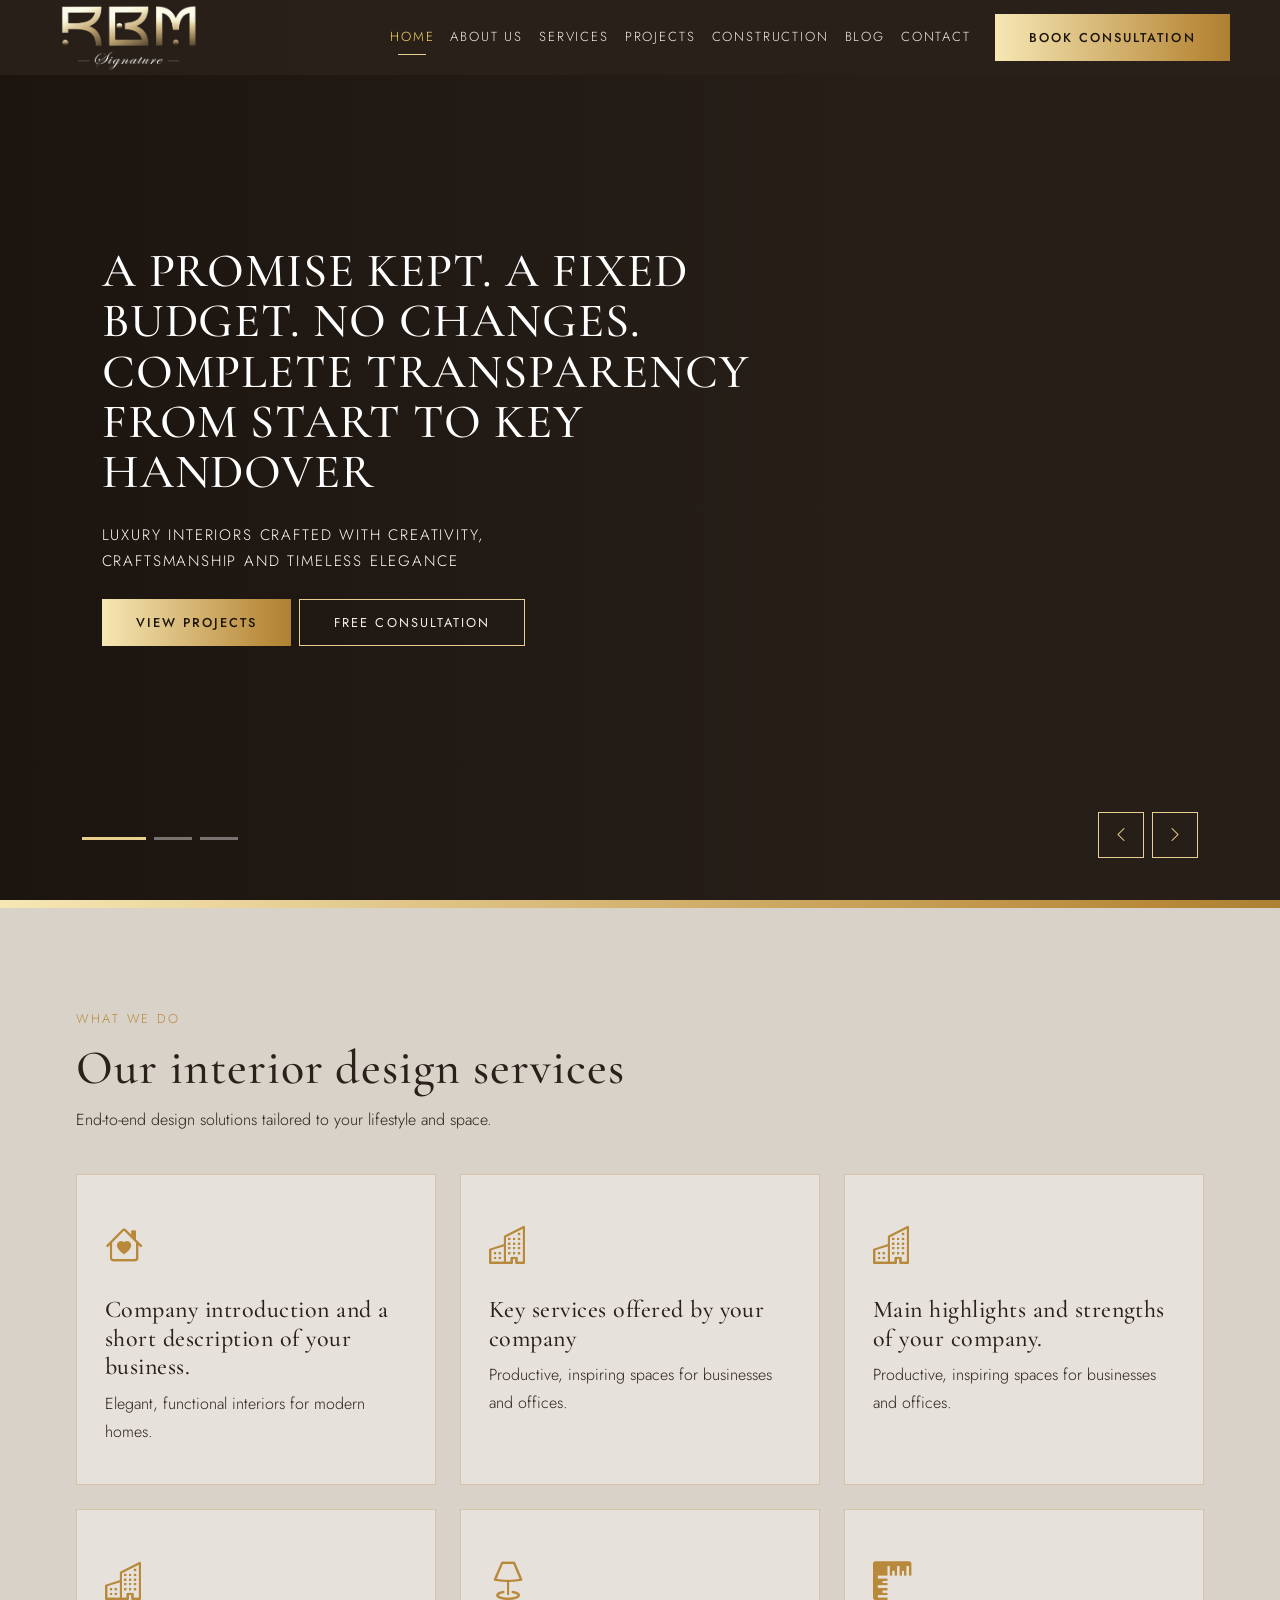
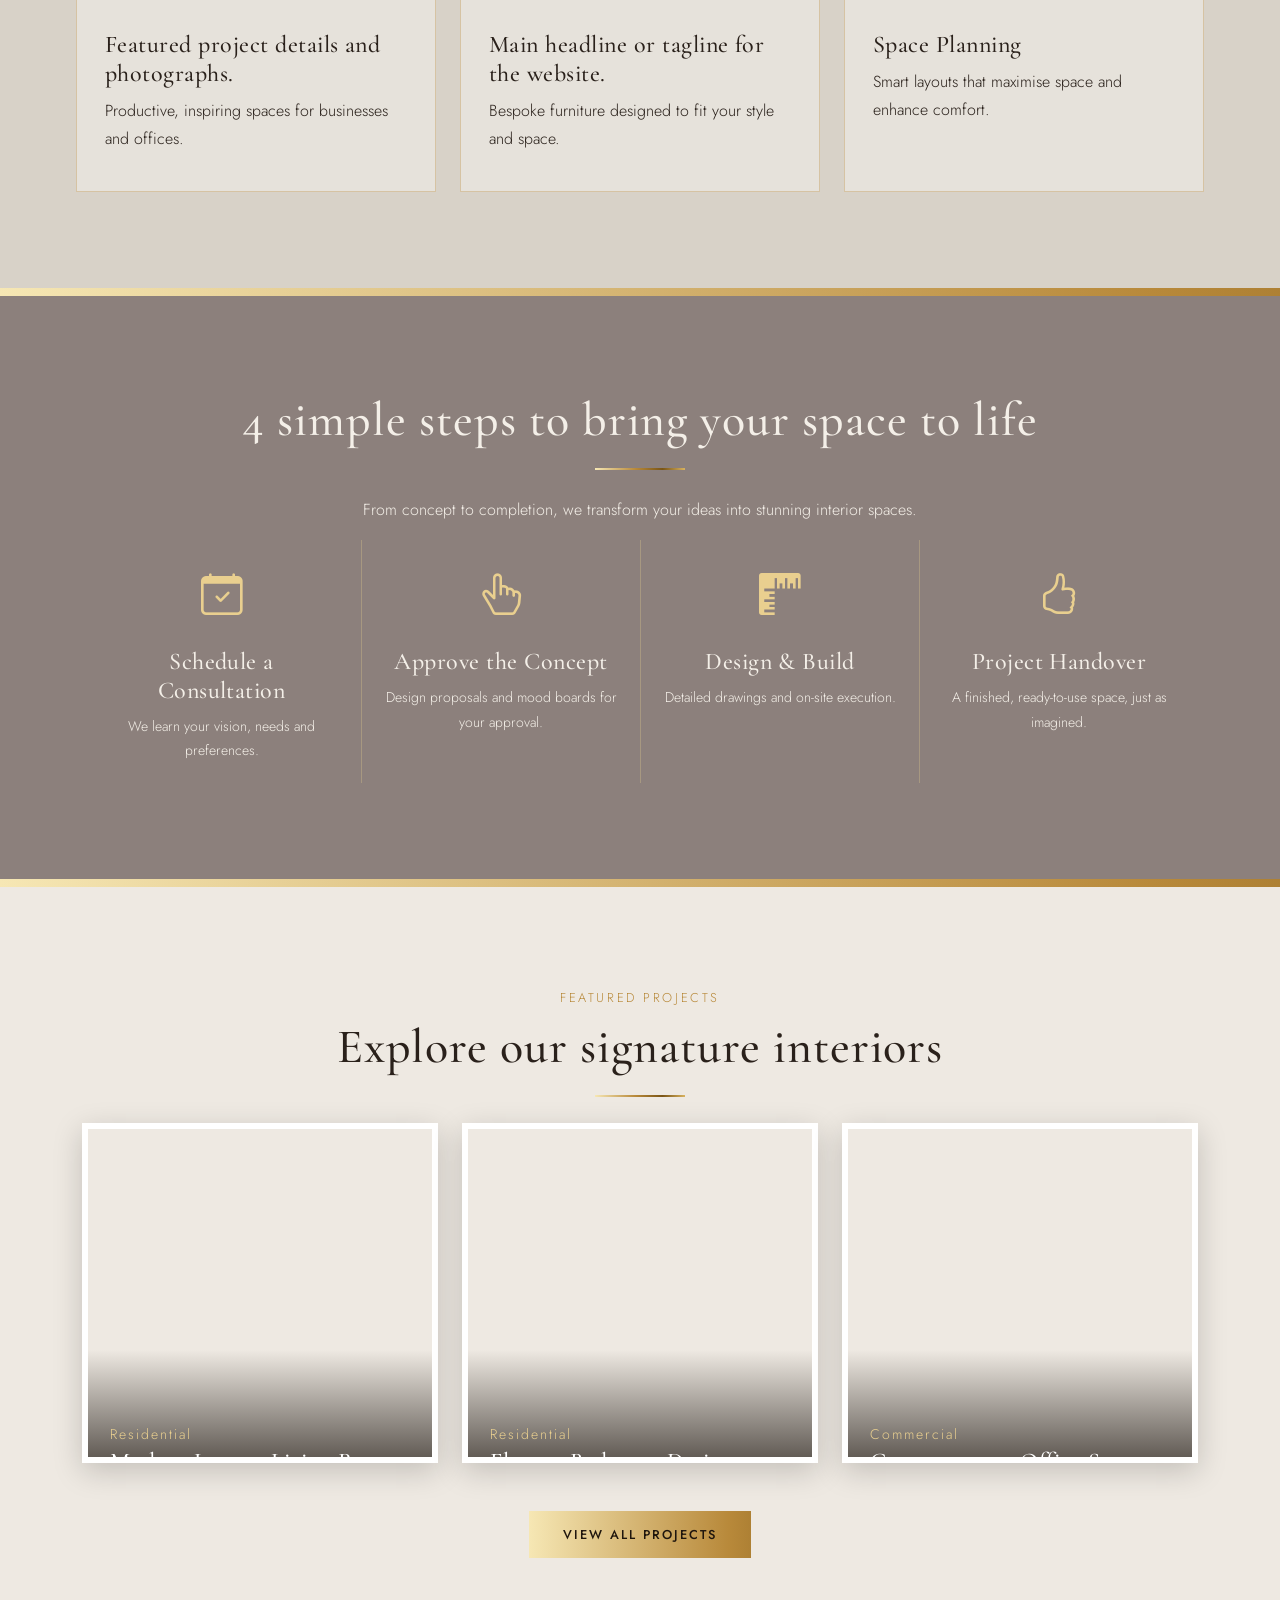
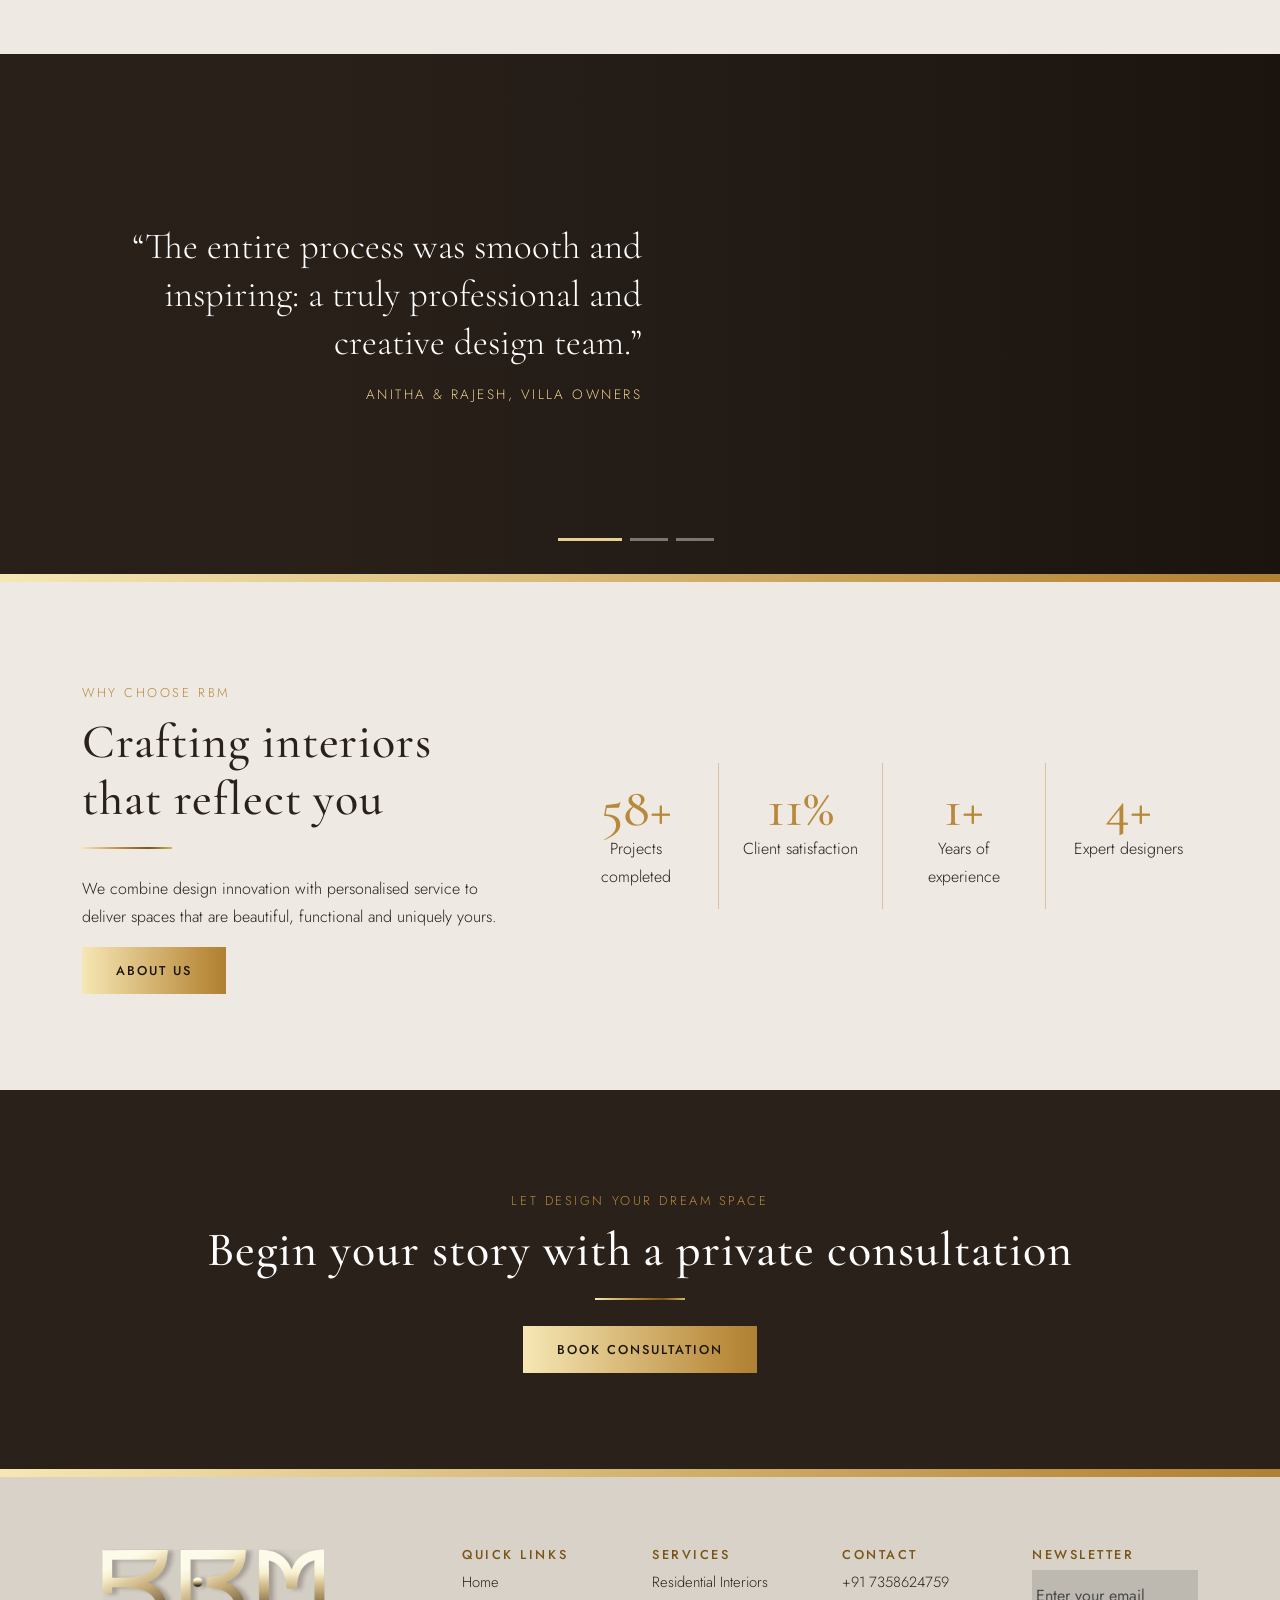
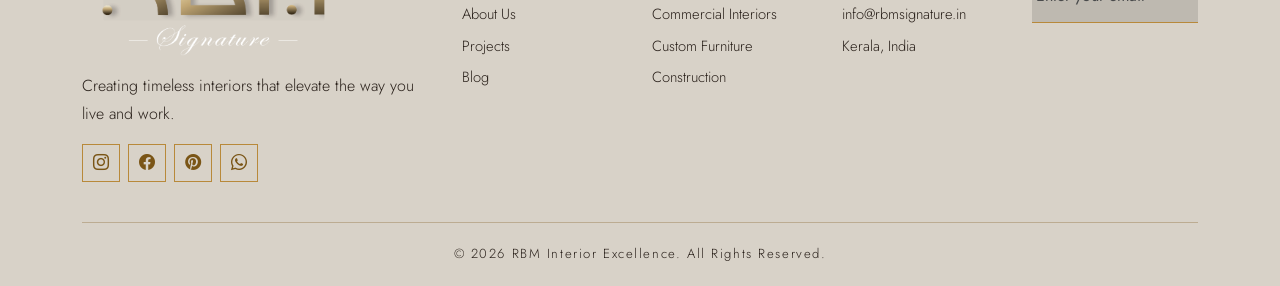
==== rbn_site_2/rbm/index.html @ 05aa3c9e "Add files via upload" ====
<!DOCTYPE html><html lang="en">

<head><meta charset="utf-8"><meta name="viewport" content="width=device-width,initial-scale=1">
<title>Home | RBM Signature Interiors</title>
<link rel="preconnect" href="https://fonts.googleapis.com">
<link href="https://fonts.googleapis.com/css2?family=Cormorant+Garamond:wght@400;500;600&family=Jost:wght@300;400;500&display=swap" rel="stylesheet">
<link href="https://cdn.jsdelivr.net/npm/bootstrap@5.3.3/dist/css/bootstrap.min.css" rel="stylesheet">
<link href="https://cdn.jsdelivr.net/npm/bootstrap-icons@1.11.3/font/bootstrap-icons.min.css" rel="stylesheet">
<link href="css/style.css" rel="stylesheet">
<style>
.form-control, .form-select {
    border-radius: 0;
    border: 0;
    border-bottom: 1px solid var(--gold);
    background: #0000001f;
    padding: 14px 4px;
}
.navbar-nav .nav-link.active, .navbar-nav .nav-link.show {
    color: #f9d568;
}

.navbar{
background-color:rgba(42,33,27,.96);
    padding: 5px 0;
}
.slide h1 {
    font-size: 3rem !important;
}

</style>
</head><body>

<nav class="navbar navbar-expand-lg fixed-top">

<div class="container" style="max-width: 94%;">
<!-- <a class="brand" href="index.html">RBM<small>Signature</small></a> --><a class="brand" href="index.html">
    <img src="css/logo.png" alt="Company Name Logo" width="150">
  </a>
<button class="navbar-toggler" data-bs-toggle="collapse" data-bs-target="#m" aria-label="Menu"><span class="navbar-toggler-icon"></span></button>
<div class="collapse navbar-collapse" id="m"><ul class="navbar-nav ms-auto align-items-lg-center"><li class="nav-item"><a class="nav-link active" href="index.html">Home</a></li><li class="nav-item"><a class="nav-link" href="about.html">About Us</a></li><li class="nav-item"><a class="nav-link" href="services.html">Services</a></li><li class="nav-item"><a class="nav-link" href="projects.html">Projects</a></li><li class="nav-item"><a class="nav-link" href="construction.html">Construction</a></li><li class="nav-item"><a class="nav-link" href="blog.html">Blog</a></li><li class="nav-item"><a class="nav-link" href="contact.html">Contact</a></li>
<li class="nav-item ms-lg-3 mt-3 mt-lg-0"><a class="btn btn-gold" href="contact.html">Book Consultation</a></li></ul></div></div></nav><section class="hero" data-slider="6500"><div class="slide" data-item style="background-image:url(https://images.unsplash.com/photo-1618221195710-dd6b41faaea6?auto=format&fit=crop&w=1800&q=70)">


<div class="container" style="max-width: 86%;"><div class="row">
<div class="col-lg-8">
<!-- <span class="eyebrow reveal-line d-block mb-3 text-white-50">RBM Signature Interiors</span> -->
<h1 class="reveal-line">A PROMISE KEPT.
A FIXED BUDGET. NO CHANGES.
COMPLETE TRANSPARENCY FROM START TO KEY HANDOVER
</h1>
<p class="lead mt-4 reveal-line">Luxury interiors crafted with creativity, craftsmanship and timeless elegance</p>
<div class="reveal-line mt-4"><a class="btn btn-gold me-2 mb-2" href="projects.html">View Projects</a><a class="btn btn-line mb-2" href="contact.html">Free Consultation</a></div></div></div></div></div><div class="slide" data-item style="background-image:url(https://images.unsplash.com/photo-1600210492486-724fe5c67fb0?auto=format&fit=crop&w=1800&q=70)"><div class="container"><div class="row"><div class="col-lg-8">
<span class="eyebrow reveal-line d-block mb-3 text-white-50">RBM Signature Interiors</span><h1 class="reveal-line">Where comfort meets royal elegance</h1><p class="lead mt-4 reveal-line">Bespoke bedrooms, lounges and dining spaces</p>
<div class="reveal-line mt-4"><a class="btn btn-gold me-2 mb-2" href="projects.html">View Projects</a><a class="btn btn-line mb-2" href="contact.html">Free Consultation</a></div></div></div></div></div><div class="slide" data-item style="background-image:url(https://images.unsplash.com/photo-1497366216548-37526070297c?auto=format&fit=crop&w=1800&q=70)"><div class="container"><div class="row"><div class="col-lg-8">
<span class="eyebrow reveal-line d-block mb-3 text-white-50">RBM Signature Interiors</span><h1 class="reveal-line">Workplaces with presence</h1><p class="lead mt-4 reveal-line">Commercial interiors that lift brands and teams</p>
<div class="reveal-line mt-4"><a class="btn btn-gold me-2 mb-2" href="projects.html">View Projects</a><a class="btn btn-line mb-2" href="contact.html">Free Consultation</a></div></div></div></div></div><div class="hero-ctrl"><div class="container d-flex justify-content-between align-items-center"><div class="dots"></div><div><button class="arrow prev" aria-label="Previous"><i class="bi bi-chevron-left"></i></button><button class="arrow next" aria-label="Next"><i class="bi bi-chevron-right"></i></button></div></div></div></section><div class="gold-line"></div>

<section class="sec sec-taupe">
<div class="container" style="max-width: 90%;">
<div class="row align-items-center g-4">
<div class="col-lg-12 rv"><span class="eyebrow">What we do</span><h2 class="mt-2">Our interior design services</h2><p>End-to-end design solutions tailored to your lifestyle and space.</p></div>

<div class="col-lg-12"><div class="row g-4">
<div class="col-sm-6 col-lg-4 rv">
<div class="svc"><i class="bi bi-house-heart"></i><h4 class="mt-3">Company introduction and a short description of your business.</h4><p class="mb-0">Elegant, functional interiors for modern homes.</p></div></div>
<div class="col-sm-6 col-lg-4 rv"><div class="svc"><i class="bi bi-buildings"></i><h4 class="mt-3">	Key services offered by your company</h4><p class="mb-0">Productive, inspiring spaces for businesses and offices.</p></div></div>
<div class="col-sm-6 col-lg-4 rv"><div class="svc"><i class="bi bi-buildings"></i><h4 class="mt-3">	Main highlights and strengths of your company.</h4><p class="mb-0">Productive, inspiring spaces for businesses and offices.</p></div></div>
<div class="col-sm-6 col-lg-4 rv"><div class="svc"><i class="bi bi-buildings"></i><h4 class="mt-3">	Featured project details and photographs.</h4><p class="mb-0">Productive, inspiring spaces for businesses and offices.</p></div></div>
<div class="col-sm-6 col-lg-4 rv"><div class="svc"><i class="bi bi-lamp"></i><h4 class="mt-3">	Main headline or tagline for the website.</h4><p class="mb-0">Bespoke furniture designed to fit your style and space.</p></div></div>
<div class="col-sm-6 col-lg-4 rv"><div class="svc"><i class="bi bi-rulers"></i><h4 class="mt-3">Space Planning</h4><p class="mb-0">Smart layouts that maximise space and enhance comfort.</p></div></div></div></div>
</div></div></section>

<div class="gold-line"></div>
<section class="sec sec-dark"><div class="container"><div class="text-center rv"><h2>4 simple steps to bring your space to life</h2><div class="divider"></div><p>From concept to completion, we transform your ideas into stunning interior spaces.</p></div><div class="row g-0"><div class="col-md-3 step rv"><i class="bi bi-calendar-check"></i><h5 class="serif fs-4 mt-3">Schedule a Consultation</h5><p class="small mb-0">We learn your vision, needs and preferences.</p></div><div class="col-md-3 step rv"><i class="bi bi-hand-index-thumb"></i><h5 class="serif fs-4 mt-3">Approve the Concept</h5><p class="small mb-0">Design proposals and mood boards for your approval.</p></div><div class="col-md-3 step rv"><i class="bi bi-rulers"></i><h5 class="serif fs-4 mt-3">Design &amp; Build</h5><p class="small mb-0">Detailed drawings and on-site execution.</p></div><div class="col-md-3 step rv"><i class="bi bi-hand-thumbs-up"></i><h5 class="serif fs-4 mt-3">Project Handover</h5><p class="small mb-0">A finished, ready-to-use space, just as imagined.</p></div></div></div></section><div class="gold-line"></div>
<section class="sec"><div class="container"><div class="text-center rv"><span class="eyebrow">Featured projects</span><h2 class="mt-2">Explore our signature interiors</h2><div class="divider"></div></div><div class="row g-4"><div class="col-md-6 col-lg-4 pitem rv" data-c="res"><a href="contact.html" class="proj" style="background-image:url(https://images.unsplash.com/photo-1618221195710-dd6b41faaea6?auto=format&fit=crop&w=900&q=70)"><div class="cap"><small>Residential</small><h4 class="mb-0">Modern Luxury Living Room</h4></div></a></div><div class="col-md-6 col-lg-4 pitem rv" data-c="res"><a href="contact.html" class="proj" style="background-image:url(https://images.unsplash.com/photo-1600210492486-724fe5c67fb0?auto=format&fit=crop&w=900&q=70)"><div class="cap"><small>Residential</small><h4 class="mb-0">Elegant Bedroom Design</h4></div></a></div><div class="col-md-6 col-lg-4 pitem rv" data-c="com"><a href="contact.html" class="proj" style="background-image:url(https://images.unsplash.com/photo-1497366216548-37526070297c?auto=format&fit=crop&w=900&q=70)"><div class="cap"><small>Commercial</small><h4 class="mb-0">Contemporary Office Space</h4></div></a></div></div><div class="text-center mt-5"><a class="btn btn-gold" href="projects.html">View all projects</a></div></div></section>
<section class="testi" data-slider="7000"><div class="t" data-item style="background-image:url(https://images.unsplash.com/photo-1618221195710-dd6b41faaea6?auto=format&fit=crop&w=1800&q=70)"><div class="container"><blockquote>&ldquo;The entire process was smooth and inspiring: a truly professional and creative design team.&rdquo;<cite>ANITHA &amp; RAJESH, VILLA OWNERS</cite></blockquote></div></div><div class="t" data-item style="background-image:url(https://images.unsplash.com/photo-1556909114-f6e7ad7d3136?auto=format&fit=crop&w=1800&q=70)"><div class="container"><blockquote>&ldquo;They turned our kitchen into the heart of the home. Every detail felt considered.&rdquo;<cite>MEERA KRISHNAN, HOMEOWNER</cite></blockquote></div></div><div class="t" data-item style="background-image:url(https://images.unsplash.com/photo-1497366216548-37526070297c?auto=format&fit=crop&w=1800&q=70)"><div class="container"><blockquote>&ldquo;Delivered on time, on budget and far beyond our brief.&rdquo;<cite>SURESH NAIR, MANAGING DIRECTOR</cite></blockquote></div></div><div class="container position-absolute bottom-0 start-50 translate-middle-x pb-4" style="z-index:5"><div class="dots text-center"></div></div></section><div class="gold-line"></div>
<section class="sec"><div class="container"><div class="row g-5 align-items-center"><div class="col-lg-5 rv"><span class="eyebrow">Why choose RBM</span><h2 class="mt-2">Crafting interiors that reflect you</h2><div class="divider"></div><p>We combine design innovation with personalised service to deliver spaces that are beautiful, functional and uniquely yours.</p><a class="btn btn-gold" href="about.html">About us</a></div><div class="col-lg-7"><div class="row text-center"><div class="col-6 col-md-3 stat rv"><b><span class="count" data-to="500">0</span>+</b>Projects completed</div><div class="col-6 col-md-3 stat rv"><b><span class="count" data-to="98">0</span>%</b>Client satisfaction</div><div class="col-6 col-md-3 stat rv"><b><span class="count" data-to="15">0</span>+</b>Years of experience</div><div class="col-6 col-md-3 stat rv"><b><span class="count" data-to="40">0</span>+</b>Expert designers</div></div></div></div></div></section><section class="sec-ink sec text-center"><div class="container rv"><span class="eyebrow">Let design your dream space</span><h2 class="mt-2 text-white">Begin your story with a private consultation</h2><div class="divider"></div><a class="btn btn-gold" href="contact.html">Book Consultation</a></div></section><div class="gold-line"></div>
<footer>
<div class="container"><div class="row g-4">
<div class="col-lg-4"><!-- <a class="brand" href="index.html" style="font-size:2.4rem">RBM<small>Signature</small></a> --><a class="brand" href="index.html">
    <img src="css/logo.png" alt="Company Name Logo" width="250">
  </a>
<p class="mt-3">Creating timeless interiors that elevate the way you live and work.</p>
<div class="social"><a href="#"><i class="bi bi-instagram"></i></a><a href="#"><i class="bi bi-facebook"></i></a><a href="#"><i class="bi bi-pinterest"></i></a><a href="#"><i class="bi bi-whatsapp"></i></a></div></div>
<div class="col-6 col-lg-2"><h6>Quick Links</h6><ul><li><a href="index.html">Home</a></li><li><a href="about.html">About Us</a></li><li><a href="projects.html">Projects</a></li><li><a href="blog.html">Blog</a></li></ul></div>
<div class="col-6 col-lg-2"><h6>Services</h6><ul><li><a href="services.html">Residential Interiors</a></li><li><a href="services.html">Commercial Interiors</a></li><li><a href="services.html">Custom Furniture</a></li><li><a href="construction.html">Construction</a></li></ul></div>
<div class="col-md-6 col-lg-2"><h6>Contact</h6><ul><li>+91 7358624759</li><li>info@rbmsignature.in</li><li>Kerala, India</li></ul></div>
<div class="col-md-6 col-lg-2"><h6>Newsletter</h6><form id="newsForm"><input class="form-control" type="email" placeholder="Enter your email" required></form></div>
</div><div class="copy text-center">&copy; 2026 RBM Interior Excellence. All Rights Reserved.</div></div></footer>
<button id="toTop" aria-label="Back to top"><i class="bi bi-chevron-up"></i></button>
<script src="https://code.jquery.com/jquery-3.7.1.min.js"></script>
<script src="https://cdn.jsdelivr.net/npm/bootstrap@5.3.3/dist/js/bootstrap.bundle.min.js"></script>
<script src="js/main.js"></script></body></html>
---- rbn_site_2/rbm/css/style.css ----
:root{--gold:#b8893a;--gold-l:#e9cf8f;--gold-d:#7a5516;--ink:#2a211b;--taupe:#d8d2c8;--mauve:#8c807c;--cream:#eee9e2;--goldline:linear-gradient(90deg,#f6e7b4,#b8893a 45%,#7a5516 75%,#d8b25f)}
html{scroll-behavior:smooth}
body{font-family:'Jost',sans-serif;color:var(--ink);background:var(--cream);font-weight:300;line-height:1.75}
h1,h2,h3,h4,.serif{font-family:'Cormorant Garamond',serif;font-weight:500;letter-spacing:.02em}
h2{font-size:clamp(2rem,4vw,3rem)}
a{color:inherit;text-decoration:none;transition:.3s}
img{max-width:100%}
.gold-line{height:8px;background:var(--goldline);background-size:200% 100%;animation:shine 6s linear infinite}
@keyframes shine{to{background-position:-200% 0}}
.text-gold{color:var(--gold)!important}
.eyebrow{color:var(--gold);letter-spacing:.2em;font-size:.8rem;text-transform:uppercase}
.sec{padding:96px 0}
.sec-dark{background:var(--mauve);color:#f4efe8}
.sec-taupe{background:var(--taupe)}
.sec-ink{background:var(--ink);color:#e9e2d6}
.divider{width:90px;height:2px;background:var(--goldline);margin:18px 0 26px}
.text-center .divider{margin-left:auto;margin-right:auto}
/* nav */
.navbar{padding:22px 0;transition:.4s;z-index:50}
.navbar.scrolled{background:rgba(42,33,27,.96);padding:10px 0;box-shadow:0 6px 24px rgba(0,0,0,.25)}
.navbar::after{content:"";position:absolute;left:0;right:0;bottom:0;height:2px;background:var(--goldline);opacity:0;transition:.4s}
.navbar.scrolled::after{opacity:1}
.brand{font-family:'Cormorant Garamond',serif;font-size:2rem;letter-spacing:.18em;background:linear-gradient(120deg,#f6e7b4,#b8893a,#f6e7b4);-webkit-background-clip:text;background-clip:text;color:transparent;line-height:1}
.brand small{display:block;font-size:.7rem;letter-spacing:.4em;font-style:italic;-webkit-text-fill-color:#d8b25f}
.navbar .nav-link{color:#f4efe8;letter-spacing:.14em;font-size:.82rem;text-transform:uppercase;position:relative;padding:.5rem 1rem}
.navbar .nav-link::after{content:"";position:absolute;left:1rem;right:1rem;bottom:2px;height:1px;background:var(--gold-l);transform:scaleX(0);transition:.35s}
.navbar .nav-link:hover::after,.navbar .nav-link.active::after{transform:scaleX(1)}
.navbar-toggler{border-color:var(--gold)}
.navbar-toggler-icon{filter:invert(1)}
@media(max-width:991px){.navbar-collapse{background:rgba(42,33,27,.97);padding:14px 20px;margin-top:12px;border-top:2px solid var(--gold)}}
/* buttons */
.btn-gold{background:var(--goldline);background-size:200% 100%;color:#1e150d;border:0;border-radius:0;padding:14px 34px;letter-spacing:.16em;font-size:.8rem;text-transform:uppercase;font-weight:500;transition:.5s}
.btn-gold:hover{background-position:100% 0;color:#000;transform:translateY(-3px);box-shadow:0 10px 24px rgba(184,137,58,.4)}
.btn-line{border:1px solid var(--gold-l);color:#f4efe8;border-radius:0;padding:13px 34px;letter-spacing:.16em;font-size:.8rem;text-transform:uppercase}
.btn-line:hover{background:var(--gold);color:#fff}
/* hero slider */
.hero{position:relative;height:100vh;min-height:620px;overflow:hidden;background:#2a211b}
.slide{position:absolute;inset:0;background-size:cover;background-position:center;opacity:0;transition:opacity 1.4s ease;display:flex;align-items:center}
.slide.on{opacity:1}
.slide.on{animation:zoom 9s ease-out forwards}
@keyframes zoom{from{background-size:112%}to{background-size:100%}}
.slide::before{content:"";position:absolute;inset:0;background:linear-gradient(90deg,rgba(25,18,12,.82),rgba(25,18,12,.2) 70%)}
.slide .container{position:relative;color:#fff}
.slide h1{font-size:clamp(2.6rem,6.5vw,5.4rem);line-height:1.05;text-transform:uppercase}
.slide p.lead{max-width:520px;letter-spacing:.12em;text-transform:uppercase;font-size:.95rem}
.slide .reveal-line{opacity:0;transform:translateY(34px)}
.slide.on .reveal-line{animation:up .9s forwards}
.slide.on .reveal-line:nth-child(2){animation-delay:.25s}.slide.on .reveal-line:nth-child(3){animation-delay:.5s}.slide.on .reveal-line:nth-child(4){animation-delay:.75s}
@keyframes up{to{opacity:1;transform:none}}
.hero-ctrl{position:absolute;z-index:5;bottom:42px;left:0;right:0}
.dots span{display:inline-block;width:38px;height:3px;background:rgba(255,255,255,.4);margin-right:8px;cursor:pointer;transition:.4s}
.dots span.on{background:var(--gold-l);width:64px}
.arrow{width:46px;height:46px;border:1px solid var(--gold-l);background:transparent;color:var(--gold-l);margin-left:8px;transition:.3s}
.arrow:hover{background:var(--gold);color:#fff}
/* page header */
.page-head{position:relative;padding:190px 0 100px;background-size:cover;background-position:center;color:#fff;text-align:center}
.page-head::before{content:"";position:absolute;inset:0;background:rgba(30,22,16,.7)}
.page-head .container{position:relative}
.page-head h1{font-size:clamp(2.4rem,6vw,4.4rem)}
.crumb{letter-spacing:.2em;font-size:.8rem;text-transform:uppercase;color:var(--gold-l)}
/* cards */
.svc{padding:38px 28px;border:1px solid rgba(184,137,58,.35);height:100%;background:rgba(255,255,255,.35);transition:.5s;position:relative;overflow:hidden}
.svc::before{content:"";position:absolute;left:0;top:0;height:3px;width:0;background:var(--goldline);transition:.6s}
.svc:hover::before{width:100%}
.svc:hover{transform:translateY(-8px);background:#fff;box-shadow:0 18px 40px rgba(42,33,27,.15)}
.svc i{font-size:2.4rem;color:var(--gold)}
.step{text-align:center;padding:20px}
.step i{font-size:2.6rem;color:var(--gold-l);transition:.4s}
.step:hover i{transform:scale(1.2) rotate(-6deg)}
.step+.step{border-left:1px solid rgba(233,207,143,.3)}
@media(max-width:767px){.step+.step{border-left:0;border-top:1px solid rgba(233,207,143,.3)}}
.proj{position:relative;overflow:hidden;display:block;height:340px;background-size:cover;background-position:center;border:6px solid #fff;box-shadow:0 8px 28px rgba(0,0,0,.18)}
.proj .cap{position:absolute;inset:auto 0 0 0;padding:70px 22px 20px;background:linear-gradient(transparent,rgba(25,18,12,.9));color:#fff;transform:translateY(40px);transition:.5s}
.proj:hover .cap{transform:none}
.proj:hover{background-size:112%}
.proj{transition:background-size .8s}
.cap small{color:var(--gold-l);letter-spacing:.14em}
.filters button{background:none;border:0;letter-spacing:.14em;text-transform:uppercase;font-size:.8rem;padding:6px 16px;color:var(--ink);border-bottom:1px solid transparent}
.filters button.on,.filters button:hover{color:var(--gold);border-color:var(--gold)}
/* testimonial */
.testi{position:relative;height:520px;overflow:hidden;background:#2a211b}
.testi .t{position:absolute;inset:0;background-size:cover;background-position:center;opacity:0;transition:opacity 1.2s;display:flex;align-items:center;justify-content:flex-end;text-align:right}
.testi .t.on{opacity:1}
.testi .t::before{content:"";position:absolute;inset:0;background:linear-gradient(270deg,rgba(25,18,12,.85),rgba(25,18,12,.1) 75%)}
.testi blockquote{position:relative;color:#fff;max-width:560px;font-family:'Cormorant Garamond',serif;font-size:clamp(1.5rem,3vw,2.3rem);line-height:1.3;margin:0}
.testi cite{display:block;font:300 .85rem 'Jost';letter-spacing:.18em;color:var(--gold-l);margin-top:18px}
@media(max-width:767px){.testi .t{justify-content:center;text-align:center}}
/* stats */
.stat b{font-family:'Cormorant Garamond',serif;font-size:3.4rem;font-weight:500;color:var(--gold);display:block;line-height:1}
.stat{padding:18px;border-right:1px solid rgba(184,137,58,.4)}
.stat:last-child{border:0}
/* frames */
.frame{position:relative}
.frame::after{content:"";position:absolute;inset:-14px 14px 14px -14px;border:2px solid var(--gold);z-index:-1}
.frame img{width:100%}
.cta-box{border:1px solid var(--gold);padding:40px;background:rgba(255,255,255,.4)}
/* blog */
.post{background:#fff;height:100%;transition:.5s}
.post:hover{transform:translateY(-8px);box-shadow:0 18px 40px rgba(42,33,27,.15)}
.post .im{height:230px;background-size:cover;background-position:center;overflow:hidden}
.post .body{padding:26px}
.post .meta{color:var(--gold);font-size:.78rem;letter-spacing:.14em}
.post h4{font-size:1.55rem}
/* form */
.form-control,.form-select{border-radius:0;border:0;border-bottom:1px solid var(--gold);background:transparent;padding:14px 4px}
.form-control:focus,.form-select:focus{box-shadow:none;border-color:var(--gold-d);background:rgba(255,255,255,.5)}
.info i{font-size:1.6rem;color:var(--gold);margin-right:16px}
/* timeline */
.tl{position:relative;padding-left:34px;border-left:2px solid var(--gold)}
.tl .it{position:relative;padding-bottom:30px}
.tl .it::before{content:"";position:absolute;left:-43px;top:6px;width:16px;height:16px;background:var(--cream);border:2px solid var(--gold);border-radius:50%}
/* footer */
footer{background:var(--taupe);padding:70px 0 0}
footer h6{color:var(--gold-d);letter-spacing:.2em;text-transform:uppercase;font-size:.8rem}
footer ul{list-style:none;padding:0}
footer li{margin-bottom:6px;font-size:.92rem}
footer li a:hover{color:var(--gold);padding-left:6px}
.social a{display:inline-flex;width:38px;height:38px;border:1px solid var(--gold);align-items:center;justify-content:center;margin-right:8px;color:var(--gold-d)}
.social a:hover{background:var(--gold);color:#fff;transform:translateY(-4px)}
.copy{border-top:1px solid rgba(122,85,22,.3);margin-top:40px;padding:20px 0;font-size:.82rem;letter-spacing:.12em}
#toTop{position:fixed;right:22px;bottom:22px;width:46px;height:46px;background:var(--goldline);border:0;opacity:0;visibility:hidden;transition:.4s;z-index:60}
#toTop.show{opacity:1;visibility:visible}
/* scroll reveal (one gentle effect) */
.rv{opacity:0;transform:translateY(30px);transition:opacity .9s,transform .9s}
.rv.in{opacity:1;transform:none}
@media(prefers-reduced-motion:reduce){*{animation:none!important;transition:none!important}.rv{opacity:1;transform:none}}
:focus-visible{outline:2px solid var(--gold);outline-offset:3px}
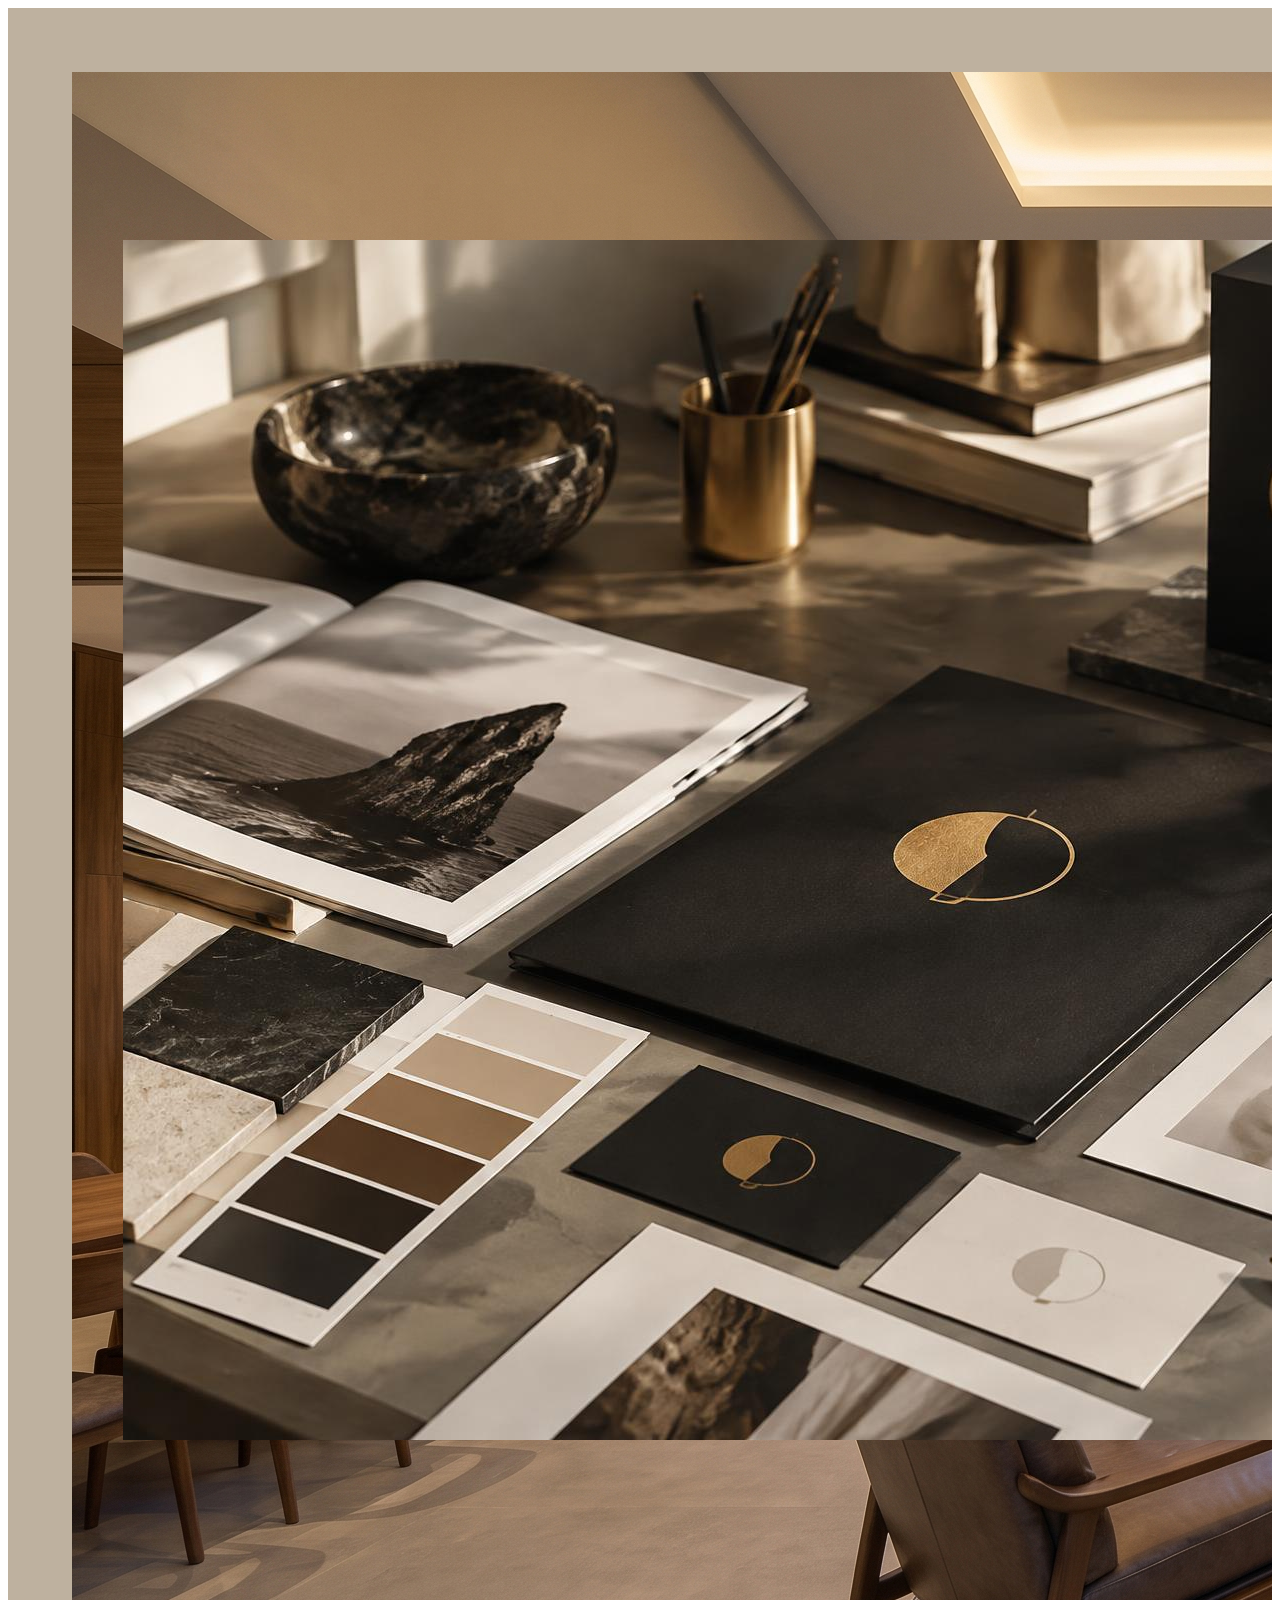
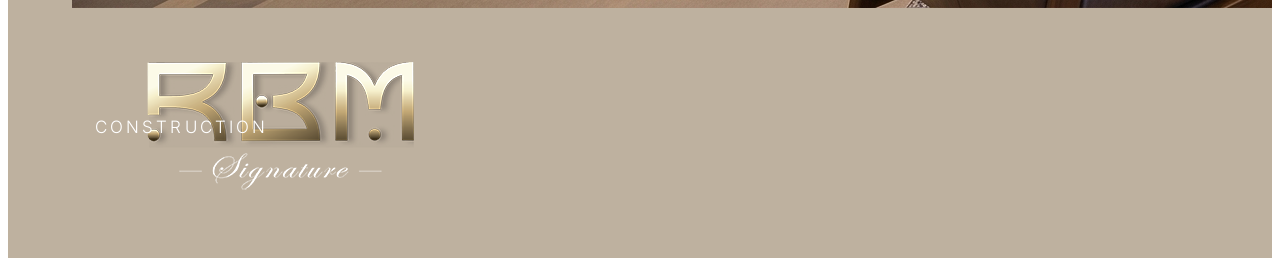
==== commit 6f136b21: "Add files via upload" ====
--- a/rbn_site_2/rbm/index.html
+++ b/rbn_site_2/rbm/index.html
@@ -1,93 +1,92 @@
-<!DOCTYPE html><html lang="en">
+<!doctype html>
+<html lang="en">
+  <head>
+    <meta charset="utf-8" />
+    <meta name="viewport" content="width=device-width, initial-scale=1" />
+    <meta name="description" content="Choose Construction or Branding at Goldean Creative Studio." />
+    <meta property="og:title" content="Goldean Creative Studio — Construction & Branding" />
+    <meta property="og:description" content="Choose Construction or Branding at Goldean Creative Studio." />
+    <meta property="og:type" content="website" />
+    <meta name="twitter:card" content="summary_large_image" />
+    <title>Aurelia — Construction &amp; Branding</title>
+	<link rel="preconnect" href="https://fonts.googleapis.com">
+<link rel="preconnect" href="https://fonts.gstatic.com" crossorigin>
+<link href="https://fonts.googleapis.com/css2?family=Inter:wght@300&display=swap" rel="stylesheet">
+        <link rel="stylesheet" href="css/styles1.css" />
+<style>
 
-<head><meta charset="utf-8"><meta name="viewport" content="width=device-width,initial-scale=1">
-<title>Home | RBM Signature Interiors</title>
-<link rel="preconnect" href="https://fonts.googleapis.com">
-<link href="https://fonts.googleapis.com/css2?family=Cormorant+Garamond:wght@400;500;600&family=Jost:wght@300;400;500&display=swap" rel="stylesheet">
-<link href="https://cdn.jsdelivr.net/npm/bootstrap@5.3.3/dist/css/bootstrap.min.css" rel="stylesheet">
-<link href="https://cdn.jsdelivr.net/npm/bootstrap-icons@1.11.3/font/bootstrap-icons.min.css" rel="stylesheet">
-<link href="css/style.css" rel="stylesheet">
-<style>
-.form-control, .form-select {
-    border-radius: 0;
-    border: 0;
-    border-bottom: 1px solid var(--gold);
-    background: #0000001f;
-    padding: 14px 4px;
+.gate {
+    position: relative;
+    display: grid;
+    min-height: 100vh;
+    min-height: 97svh;
+    overflow: hidden;
+
+    grid-template-columns: minmax(0, 1fr) auto minmax(0, 1fr);
+    align-items: center;
+    gap: clamp(1rem, 4vw, 4rem);
+    padding: clamp(1.25rem, 5vw, 4rem);
+    background: #beb19f;
 }
-.navbar-nav .nav-link.active, .navbar-nav .nav-link.show {
-    color: #f9d568;
+.gate__button {
+    position: relative;
+    min-width: 12rem;
+    overflow: hidden;
+    border: none;
+    padding: 1.05rem 1.45rem;
+    background: none;
+    color:#ffffff;
+    cursor: pointer;
+	font-family: 'Inter', 'Helvetica Neue', Arial, sans-serif;
+    font-weight: 300;
+    font-size: 17px !important;
+    letter-spacing: .18em;
+    text-transform: uppercase;
+    transition: color 400ms ease, box-shadow 400ms ease, background-color 400ms ease;
 }
-
-.navbar{
-background-color:rgba(42,33,27,.96);
-    padding: 5px 0;
+a {
+  text-decoration: none;
+  color: #f0d99e;
+    font-weight: 600;
+    font-style: normal;
 }
-.slide h1 {
-    font-size: 3rem !important;
+a:hover{
+color: #000;
 }
 
 </style>
-</head><body>
+  </head>
+  <body>
+    <main class="gate" aria-label="Goldean Creative Studio selection">
+      <img class="gate__image" data-side="construction" src="assets/construction-scene.jpg" alt="" aria-hidden="true" />
+      <img class="gate__image right" data-side="branding" src="assets/branding-scene.jpg" alt="" aria-hidden="true" />
+	  
+      <div class="gate__veil" aria-hidden="true"></div>
 
-<nav class="navbar navbar-expand-lg fixed-top">
+      <div class="gate__choice">
+        <a href="index_main.html"><button class="gate__button" type="button" data-choice="construction" aria-pressed="false">
+   Construction
+ </button> </a>
+      </div>
 
-<div class="container" style="max-width: 94%;">
-<!-- <a class="brand" href="index.html">RBM<small>Signature</small></a> --><a class="brand" href="index.html">
-    <img src="css/logo.png" alt="Company Name Logo" width="150">
+      <section class="" aria-label="Goldean Creative Studio">
+        <div class="" aria-hidden="true"><span class=""><a href="">
+    <img src="assets/logo300.png" alt="RBM Logo">
   </a>
-<button class="navbar-toggler" data-bs-toggle="collapse" data-bs-target="#m" aria-label="Menu"><span class="navbar-toggler-icon"></span></button>
-<div class="collapse navbar-collapse" id="m"><ul class="navbar-nav ms-auto align-items-lg-center"><li class="nav-item"><a class="nav-link active" href="index.html">Home</a></li><li class="nav-item"><a class="nav-link" href="about.html">About Us</a></li><li class="nav-item"><a class="nav-link" href="services.html">Services</a></li><li class="nav-item"><a class="nav-link" href="projects.html">Projects</a></li><li class="nav-item"><a class="nav-link" href="construction.html">Construction</a></li><li class="nav-item"><a class="nav-link" href="blog.html">Blog</a></li><li class="nav-item"><a class="nav-link" href="contact.html">Contact</a></li>
-<li class="nav-item ms-lg-3 mt-3 mt-lg-0"><a class="btn btn-gold" href="contact.html">Book Consultation</a></li></ul></div></div></nav><section class="hero" data-slider="6500"><div class="slide" data-item style="background-image:url(https://images.unsplash.com/photo-1618221195710-dd6b41faaea6?auto=format&fit=crop&w=1800&q=70)">
+		<!-- <img class="gate__image" data-side="branding" src="assets/logo_25.png" alt="" width="120px" aria-hidden="true" /> --></span></div>
+		
+        <!-- <h1 class="brand__name">GOLDEAN</h1>
+        <p class="brand__tagline">Creative Studio</p> -->
+      </section>
 
+      <div class="gate__choice">
+        <button class="gate__button gate__button_right" type="button" data-choice="branding" aria-pressed="false">Branding</button>
+      </div>
+	  
 
-<div class="container" style="max-width: 86%;"><div class="row">
-<div class="col-lg-8">
-<!-- <span class="eyebrow reveal-line d-block mb-3 text-white-50">RBM Signature Interiors</span> -->
-<h1 class="reveal-line">A PROMISE KEPT.
-A FIXED BUDGET. NO CHANGES.
-COMPLETE TRANSPARENCY FROM START TO KEY HANDOVER
-</h1>
-<p class="lead mt-4 reveal-line">Luxury interiors crafted with creativity, craftsmanship and timeless elegance</p>
-<div class="reveal-line mt-4"><a class="btn btn-gold me-2 mb-2" href="projects.html">View Projects</a><a class="btn btn-line mb-2" href="contact.html">Free Consultation</a></div></div></div></div></div><div class="slide" data-item style="background-image:url(https://images.unsplash.com/photo-1600210492486-724fe5c67fb0?auto=format&fit=crop&w=1800&q=70)"><div class="container"><div class="row"><div class="col-lg-8">
-<span class="eyebrow reveal-line d-block mb-3 text-white-50">RBM Signature Interiors</span><h1 class="reveal-line">Where comfort meets royal elegance</h1><p class="lead mt-4 reveal-line">Bespoke bedrooms, lounges and dining spaces</p>
-<div class="reveal-line mt-4"><a class="btn btn-gold me-2 mb-2" href="projects.html">View Projects</a><a class="btn btn-line mb-2" href="contact.html">Free Consultation</a></div></div></div></div></div><div class="slide" data-item style="background-image:url(https://images.unsplash.com/photo-1497366216548-37526070297c?auto=format&fit=crop&w=1800&q=70)"><div class="container"><div class="row"><div class="col-lg-8">
-<span class="eyebrow reveal-line d-block mb-3 text-white-50">RBM Signature Interiors</span><h1 class="reveal-line">Workplaces with presence</h1><p class="lead mt-4 reveal-line">Commercial interiors that lift brands and teams</p>
-<div class="reveal-line mt-4"><a class="btn btn-gold me-2 mb-2" href="projects.html">View Projects</a><a class="btn btn-line mb-2" href="contact.html">Free Consultation</a></div></div></div></div></div><div class="hero-ctrl"><div class="container d-flex justify-content-between align-items-center"><div class="dots"></div><div><button class="arrow prev" aria-label="Previous"><i class="bi bi-chevron-left"></i></button><button class="arrow next" aria-label="Next"><i class="bi bi-chevron-right"></i></button></div></div></div></section><div class="gold-line"></div>
-
-<section class="sec sec-taupe">
-<div class="container" style="max-width: 90%;">
-<div class="row align-items-center g-4">
-<div class="col-lg-12 rv"><span class="eyebrow">What we do</span><h2 class="mt-2">Our interior design services</h2><p>End-to-end design solutions tailored to your lifestyle and space.</p></div>
-
-<div class="col-lg-12"><div class="row g-4">
-<div class="col-sm-6 col-lg-4 rv">
-<div class="svc"><i class="bi bi-house-heart"></i><h4 class="mt-3">Company introduction and a short description of your business.</h4><p class="mb-0">Elegant, functional interiors for modern homes.</p></div></div>
-<div class="col-sm-6 col-lg-4 rv"><div class="svc"><i class="bi bi-buildings"></i><h4 class="mt-3">	Key services offered by your company</h4><p class="mb-0">Productive, inspiring spaces for businesses and offices.</p></div></div>
-<div class="col-sm-6 col-lg-4 rv"><div class="svc"><i class="bi bi-buildings"></i><h4 class="mt-3">	Main highlights and strengths of your company.</h4><p class="mb-0">Productive, inspiring spaces for businesses and offices.</p></div></div>
-<div class="col-sm-6 col-lg-4 rv"><div class="svc"><i class="bi bi-buildings"></i><h4 class="mt-3">	Featured project details and photographs.</h4><p class="mb-0">Productive, inspiring spaces for businesses and offices.</p></div></div>
-<div class="col-sm-6 col-lg-4 rv"><div class="svc"><i class="bi bi-lamp"></i><h4 class="mt-3">	Main headline or tagline for the website.</h4><p class="mb-0">Bespoke furniture designed to fit your style and space.</p></div></div>
-<div class="col-sm-6 col-lg-4 rv"><div class="svc"><i class="bi bi-rulers"></i><h4 class="mt-3">Space Planning</h4><p class="mb-0">Smart layouts that maximise space and enhance comfort.</p></div></div></div></div>
-</div></div></section>
-
-<div class="gold-line"></div>
-<section class="sec sec-dark"><div class="container"><div class="text-center rv"><h2>4 simple steps to bring your space to life</h2><div class="divider"></div><p>From concept to completion, we transform your ideas into stunning interior spaces.</p></div><div class="row g-0"><div class="col-md-3 step rv"><i class="bi bi-calendar-check"></i><h5 class="serif fs-4 mt-3">Schedule a Consultation</h5><p class="small mb-0">We learn your vision, needs and preferences.</p></div><div class="col-md-3 step rv"><i class="bi bi-hand-index-thumb"></i><h5 class="serif fs-4 mt-3">Approve the Concept</h5><p class="small mb-0">Design proposals and mood boards for your approval.</p></div><div class="col-md-3 step rv"><i class="bi bi-rulers"></i><h5 class="serif fs-4 mt-3">Design &amp; Build</h5><p class="small mb-0">Detailed drawings and on-site execution.</p></div><div class="col-md-3 step rv"><i class="bi bi-hand-thumbs-up"></i><h5 class="serif fs-4 mt-3">Project Handover</h5><p class="small mb-0">A finished, ready-to-use space, just as imagined.</p></div></div></div></section><div class="gold-line"></div>
-<section class="sec"><div class="container"><div class="text-center rv"><span class="eyebrow">Featured projects</span><h2 class="mt-2">Explore our signature interiors</h2><div class="divider"></div></div><div class="row g-4"><div class="col-md-6 col-lg-4 pitem rv" data-c="res"><a href="contact.html" class="proj" style="background-image:url(https://images.unsplash.com/photo-1618221195710-dd6b41faaea6?auto=format&fit=crop&w=900&q=70)"><div class="cap"><small>Residential</small><h4 class="mb-0">Modern Luxury Living Room</h4></div></a></div><div class="col-md-6 col-lg-4 pitem rv" data-c="res"><a href="contact.html" class="proj" style="background-image:url(https://images.unsplash.com/photo-1600210492486-724fe5c67fb0?auto=format&fit=crop&w=900&q=70)"><div class="cap"><small>Residential</small><h4 class="mb-0">Elegant Bedroom Design</h4></div></a></div><div class="col-md-6 col-lg-4 pitem rv" data-c="com"><a href="contact.html" class="proj" style="background-image:url(https://images.unsplash.com/photo-1497366216548-37526070297c?auto=format&fit=crop&w=900&q=70)"><div class="cap"><small>Commercial</small><h4 class="mb-0">Contemporary Office Space</h4></div></a></div></div><div class="text-center mt-5"><a class="btn btn-gold" href="projects.html">View all projects</a></div></div></section>
-<section class="testi" data-slider="7000"><div class="t" data-item style="background-image:url(https://images.unsplash.com/photo-1618221195710-dd6b41faaea6?auto=format&fit=crop&w=1800&q=70)"><div class="container"><blockquote>&ldquo;The entire process was smooth and inspiring: a truly professional and creative design team.&rdquo;<cite>ANITHA &amp; RAJESH, VILLA OWNERS</cite></blockquote></div></div><div class="t" data-item style="background-image:url(https://images.unsplash.com/photo-1556909114-f6e7ad7d3136?auto=format&fit=crop&w=1800&q=70)"><div class="container"><blockquote>&ldquo;They turned our kitchen into the heart of the home. Every detail felt considered.&rdquo;<cite>MEERA KRISHNAN, HOMEOWNER</cite></blockquote></div></div><div class="t" data-item style="background-image:url(https://images.unsplash.com/photo-1497366216548-37526070297c?auto=format&fit=crop&w=1800&q=70)"><div class="container"><blockquote>&ldquo;Delivered on time, on budget and far beyond our brief.&rdquo;<cite>SURESH NAIR, MANAGING DIRECTOR</cite></blockquote></div></div><div class="container position-absolute bottom-0 start-50 translate-middle-x pb-4" style="z-index:5"><div class="dots text-center"></div></div></section><div class="gold-line"></div>
-<section class="sec"><div class="container"><div class="row g-5 align-items-center"><div class="col-lg-5 rv"><span class="eyebrow">Why choose RBM</span><h2 class="mt-2">Crafting interiors that reflect you</h2><div class="divider"></div><p>We combine design innovation with personalised service to deliver spaces that are beautiful, functional and uniquely yours.</p><a class="btn btn-gold" href="about.html">About us</a></div><div class="col-lg-7"><div class="row text-center"><div class="col-6 col-md-3 stat rv"><b><span class="count" data-to="500">0</span>+</b>Projects completed</div><div class="col-6 col-md-3 stat rv"><b><span class="count" data-to="98">0</span>%</b>Client satisfaction</div><div class="col-6 col-md-3 stat rv"><b><span class="count" data-to="15">0</span>+</b>Years of experience</div><div class="col-6 col-md-3 stat rv"><b><span class="count" data-to="40">0</span>+</b>Expert designers</div></div></div></div></div></section><section class="sec-ink sec text-center"><div class="container rv"><span class="eyebrow">Let design your dream space</span><h2 class="mt-2 text-white">Begin your story with a private consultation</h2><div class="divider"></div><a class="btn btn-gold" href="contact.html">Book Consultation</a></div></section><div class="gold-line"></div>
-<footer>
-<div class="container"><div class="row g-4">
-<div class="col-lg-4"><!-- <a class="brand" href="index.html" style="font-size:2.4rem">RBM<small>Signature</small></a> --><a class="brand" href="index.html">
-    <img src="css/logo.png" alt="Company Name Logo" width="250">
-  </a>
-<p class="mt-3">Creating timeless interiors that elevate the way you live and work.</p>
-<div class="social"><a href="#"><i class="bi bi-instagram"></i></a><a href="#"><i class="bi bi-facebook"></i></a><a href="#"><i class="bi bi-pinterest"></i></a><a href="#"><i class="bi bi-whatsapp"></i></a></div></div>
-<div class="col-6 col-lg-2"><h6>Quick Links</h6><ul><li><a href="index.html">Home</a></li><li><a href="about.html">About Us</a></li><li><a href="projects.html">Projects</a></li><li><a href="blog.html">Blog</a></li></ul></div>
-<div class="col-6 col-lg-2"><h6>Services</h6><ul><li><a href="services.html">Residential Interiors</a></li><li><a href="services.html">Commercial Interiors</a></li><li><a href="services.html">Custom Furniture</a></li><li><a href="construction.html">Construction</a></li></ul></div>
-<div class="col-md-6 col-lg-2"><h6>Contact</h6><ul><li>+91 7358624759</li><li>info@rbmsignature.in</li><li>Kerala, India</li></ul></div>
-<div class="col-md-6 col-lg-2"><h6>Newsletter</h6><form id="newsForm"><input class="form-control" type="email" placeholder="Enter your email" required></form></div>
-</div><div class="copy text-center">&copy; 2026 RBM Interior Excellence. All Rights Reserved.</div></div></footer>
-<button id="toTop" aria-label="Back to top"><i class="bi bi-chevron-up"></i></button>
-<script src="https://code.jquery.com/jquery-3.7.1.min.js"></script>
-<script src="https://cdn.jsdelivr.net/npm/bootstrap@5.3.3/dist/js/bootstrap.bundle.min.js"></script>
-<script src="js/main.js"></script></body></html>+    </main>
+	 <div class="gold-line"></div>   
+        <script src="js/jquery-3.7.1.min.js"></script>
+    <script src="js/script.js"></script>
+  </body>
+</html>
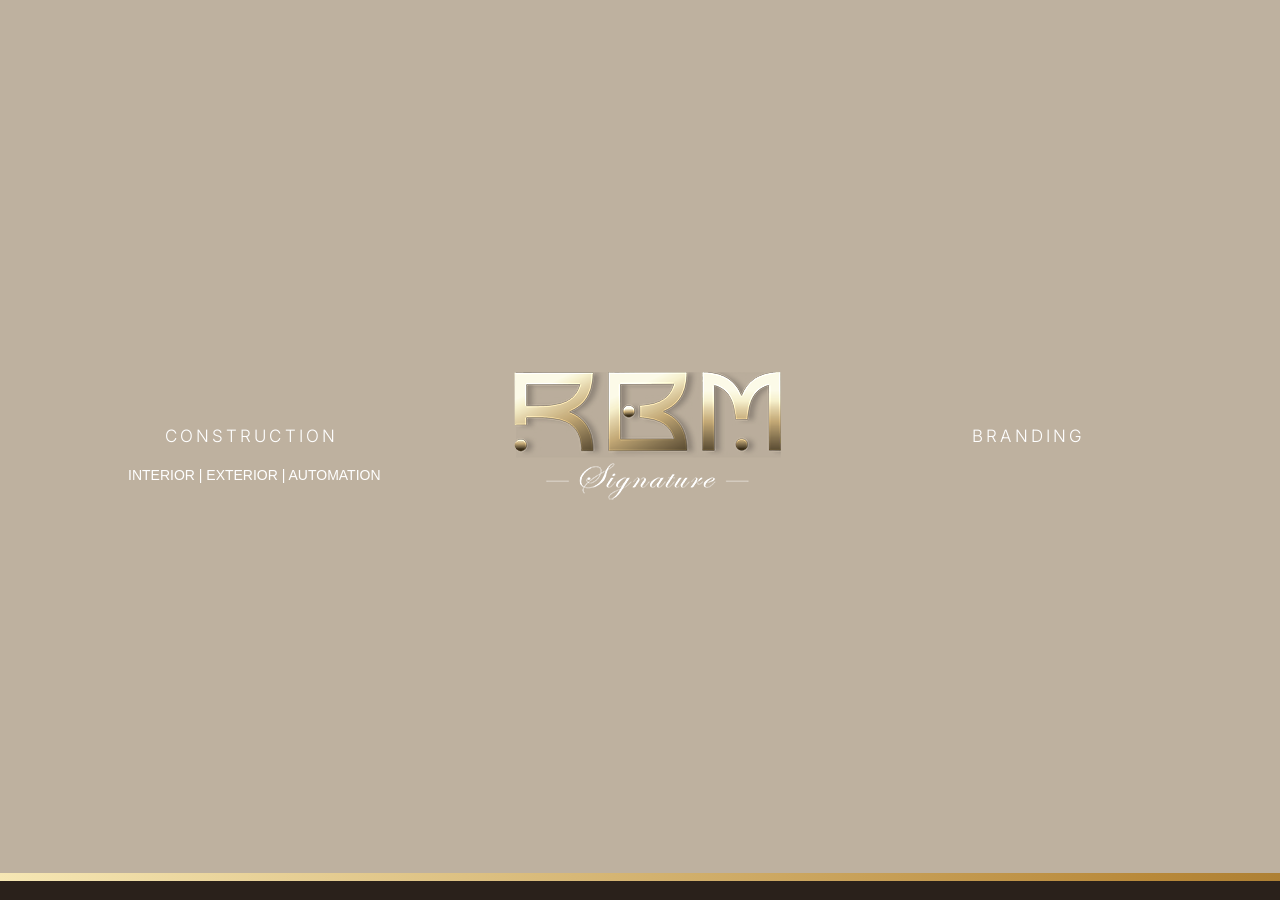
==== commit 26227d89: "Add files via upload" ====
--- a/rbn_site_2/rbm/index.html
+++ b/rbn_site_2/rbm/index.html
@@ -8,12 +8,22 @@
     <meta property="og:description" content="Choose Construction or Branding at Goldean Creative Studio." />
     <meta property="og:type" content="website" />
     <meta name="twitter:card" content="summary_large_image" />
-    <title>Aurelia — Construction &amp; Branding</title>
+    <title>RBM — Construction &amp; Branding</title>
 	<link rel="preconnect" href="https://fonts.googleapis.com">
 <link rel="preconnect" href="https://fonts.gstatic.com" crossorigin>
 <link href="https://fonts.googleapis.com/css2?family=Inter:wght@300&display=swap" rel="stylesheet">
         <link rel="stylesheet" href="css/styles1.css" />
 <style>
+.auto1{
+   
+    position: absolute;
+    padding: 10%;
+    margin-top: 6%;
+    color: #fff;
+    font-family: sans-serif;
+    font-size: 14px;
+	    z-index: -1;
+}
 
 .gate {
     position: relative;
@@ -67,8 +77,14 @@
         <a href="index_main.html"><button class="gate__button" type="button" data-choice="construction" aria-pressed="false">
    Construction
  </button> </a>
+ 
+ 
       </div>
 
+<div class="auto1"> <p>
+   INTERIOR | EXTERIOR | AUTOMATION
+ </p> </div>
+ 
       <section class="" aria-label="Goldean Creative Studio">
         <div class="" aria-hidden="true"><span class=""><a href="">
     <img src="assets/logo300.png" alt="RBM Logo">
--- a/rbn_site_2/rbm/css/styles1.css
+++ b/rbn_site_2/rbm/css/styles1.css
@@ -0,0 +1,220 @@
+:root {
+        color-scheme: dark;
+        --ink: #171510;
+        --gold: #d5ae61;
+        --gold-bright: #f0d99e;
+        --gold-muted: #937344;
+      }
+
+      * { box-sizing: border-box; }
+
+      html, body { min-width: 320px; min-height: 100%; margin: 0; }
+
+      body {
+        min-height: 100vh;
+        min-height: 100svh;
+        background: var(--ink);
+        color: var(--gold-bright);
+        font-family: Georgia, "Times New Roman", serif;
+      }
+
+      .gate {
+        position: relative;
+        display: grid;
+        min-height: 100vh;
+        min-height: 100svh;
+        overflow: hidden;
+        isolation: isolate;
+        grid-template-columns: minmax(0, 1fr) auto minmax(0, 1fr);
+        align-items: center;
+        gap: clamp(1rem, 4vw, 4rem);
+        padding: clamp(1.25rem, 5vw, 4rem);
+        background: var(--ink);
+      }
+
+      .gate__image, .gate__veil {
+        position: absolute;
+        z-index: -1;
+        inset: 0;
+        width: 100%;
+        height: 100%;
+      }
+
+      .gate__image {
+        object-fit: cover;
+        object-position: center;
+        opacity: 0;
+        transform: scale(1.08);
+        transition: opacity 800ms ease, transform 5s ease;
+      }
+
+     /*  .gate__image.is-active { opacity: .56; transform: scale(1); 
+	  -webkit-mask-image: linear-gradient(to left, transparent 50%, black 70%);
+  mask-image: linear-gradient(to left, transparent 50%, black 70%);
+  } */
+  
+  .gate__image.is-active {
+    opacity: 0.76;
+    transform: scale(1);
+    -webkit-mask-image: linear-gradient(to left, transparent 50%, black 70%);
+    mask-image: linear-gradient(to left, transparent 50%, black 70%);
+}
+
+:focus-visible {
+    outline: 2px solid var(--gold);
+    outline-offset: 3px;
+}
+  .right.is-active { opacity: .76; transform: scale(1); 
+	  -webkit-mask-image: linear-gradient(to right, transparent 50%, black 70%);
+  mask-image: linear-gradient(to right, transparent 50%, black 70%);
+  } 
+:root {
+    --gold: #b8893a;
+    --gold-l: #e9cf8f;
+    --gold-d: #7a5516;
+    --ink: #2a211b;
+    --taupe: #d8d2c8;
+    --mauve: #8c807c;
+    --cream: #eee9e2;
+    --goldline: linear-gradient(90deg, #f6e7b4, #b8893a 45%, #7a5516 75%, #d8b25f);
+}
+.gold-line {
+    height: 8px;
+    background: var(--goldline);
+    background-size: 200% 100%;
+    animation: shine 6s linear infinite;
+}
+@keyframes shine {
+  0% {
+    background-position: -200% center;
+  }
+  100% {
+    background-position: 200% center;
+  }
+}
+
+
+
+
+
+      /* .gate__veil {
+        background: radial-gradient(ellipse at center, rgb(23 21 16 / 88%) 0%, rgb(23 21 16 / 62%) 38%, rgb(23 21 16 / 72%) 100%);
+      } */
+
+      .gate__choice {
+        display: grid;
+        min-height: 12rem;
+        place-items: center;
+      }
+
+      .gate__button {
+        position: relative;
+        min-width: 12rem;
+        overflow: hidden;
+        border: 1px solid var(--gold);
+        padding: 1.05rem 1.45rem;
+        background: none;
+        color: var(--gold-bright);
+        cursor: pointer;
+        font: 500 .8rem/1.2 Arial, Helvetica, sans-serif;
+        letter-spacing: .18em;
+        text-transform: uppercase;
+        transition: color 400ms ease, box-shadow 400ms ease, background-color 400ms ease;
+      }
+
+      .gate__button::before {
+        position: absolute;
+        z-index: -1;
+        inset: 0;
+        background: none;
+        content: "";
+        transform: translateX(-102%);
+        transition: transform 450ms ease;
+      }
+
+      .gate__button:hover, .gate__button:focus-visible, .gate__button.is-active {
+    color: #fff;
+    box-shadow: 0 0 2rem rgb(213 174 97 / 25%);
+    border: 2px solid #beb19f4f;
+    padding: 12px 37px;
+    border-radius: 25px;
+    background-color: #fbdeb633;
+}
+
+      .gate__button:hover::before, .gate__button:focus-visible::before, .gate__button.is-active::before {
+        transform: translateX(0);
+      }
+
+      .gate__button:focus-visible { outline: 2px solid var(--gold-bright); outline-offset: 5px; }
+
+      .brand {
+        width: min(34vw, 22rem);
+        text-align: center;
+        animation: rise-in 1.1s ease both;
+      }
+
+      .brand__seal {
+        display: grid;
+        width: min(25vw, 19rem);
+        min-width: 10rem;
+        aspect-ratio: 1;
+        margin: 0 auto;
+        place-items: center;
+        border: 1px solid var(--gold);
+        border-radius: 50%;
+        animation: slow-turn 32s linear infinite;
+      }
+
+      .brand__seal::before {
+        position: absolute;
+        width: calc(100% - 1.6rem);
+        aspect-ratio: 1;
+        border: 1px dashed var(--gold-muted);
+        border-radius: 50%;
+        content: "";
+      }
+
+      .brand__initial {
+        color: var(--gold-bright);
+        font-size: clamp(5rem, 11vw, 9rem);
+        line-height: 1;
+        animation: slow-turn 32s linear infinite reverse;
+      }
+
+      .brand__name {
+        margin: 1.1rem 0 .35rem;
+        color: var(--gold-bright);
+        font-size: clamp(2rem, 4vw, 3.4rem);
+        font-weight: 500;
+        letter-spacing: .22em;
+      }
+
+      .brand__tagline {
+        margin: 0;
+        color: var(--gold);
+        font: 500 .65rem/1.6 Arial, Helvetica, sans-serif;
+        letter-spacing: .26em;
+        text-transform: uppercase;
+      }
+
+      @keyframes slow-turn { to { transform: rotate(360deg); } }
+      @keyframes rise-in { from { opacity: 0; transform: translateY(1.5rem); } }
+
+      @media (max-width: 700px) {
+        .gate {
+          grid-template-columns: 1fr 1fr;
+          grid-template-rows: 1fr auto 1fr;
+          gap: 0;
+          padding: 1.25rem;
+        }
+        .brand { grid-column: 1 / -1; grid-row: 2; justify-self: center; width: 100%; }
+        .brand__seal { width: min(52vw, 15rem); }
+        .gate__choice { min-height: 7rem; align-self: end; }
+        .gate__choice:first-of-type { grid-column: 1; grid-row: 3; }
+        .gate__choice:last-of-type { grid-column: 2; grid-row: 3; }
+        .gate__button { min-width: 0; width: min(100%, 11rem); padding: 1rem .6rem; font-size: .7rem; letter-spacing: .12em; }
+      }
+
+      @media (prefers-reduced-motion: reduce) {
+        *, *::before, *::after { scroll-behavior: auto !important; animation-duration: .01ms !important; animation-iteration-count: 1 !important; transition-duration: .01ms !important; }
+      }
